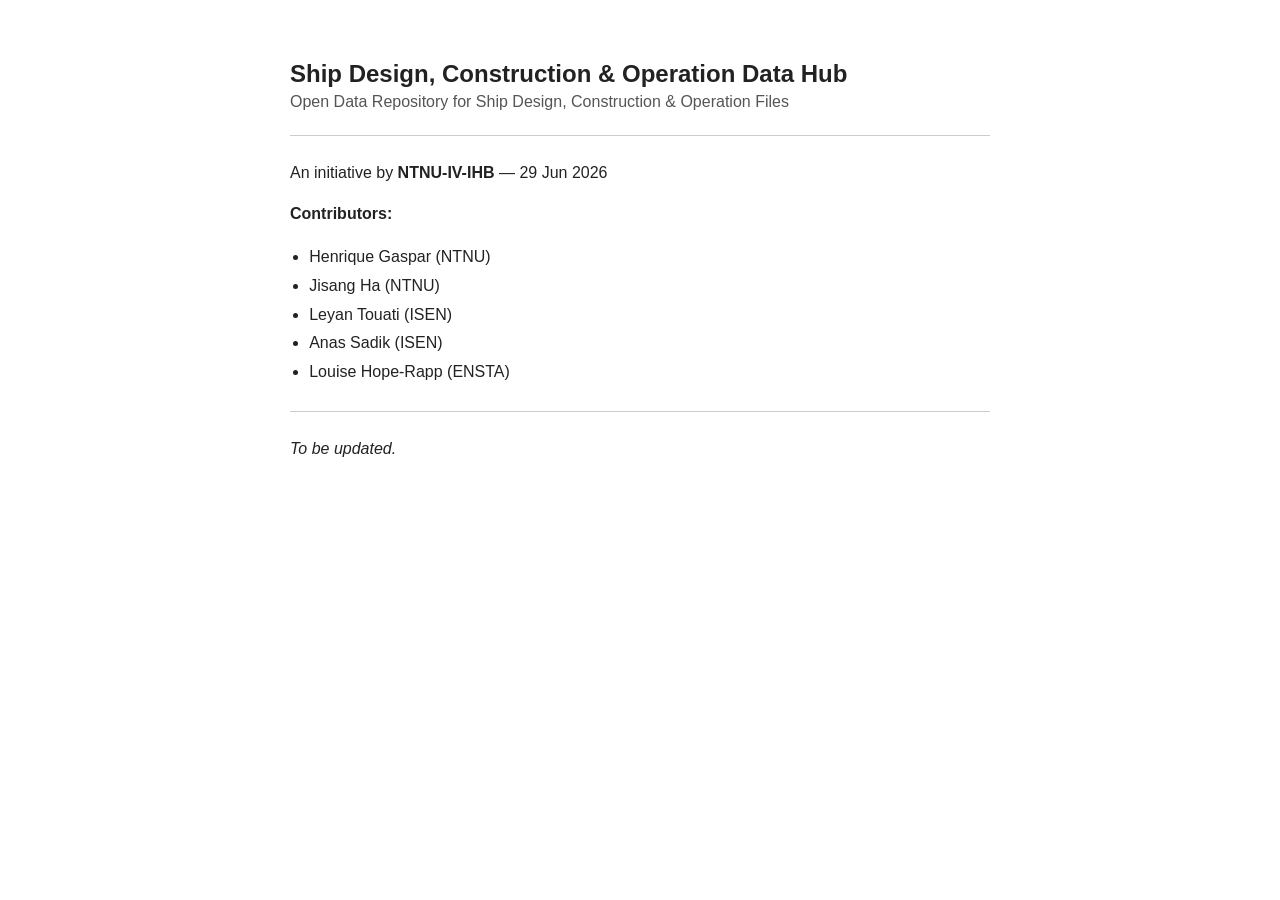
==== index.html @ 74c2a5a1 "Updated index.html From Claude!" ====
<!DOCTYPE html>
<html lang="en">
<head>
  <meta charset="UTF-8">
  <meta name="viewport" content="width=device-width, initial-scale=1.0">
  <title>Ship Design, Construction & Operation Data Hub</title>
  <style>
    body { font-family: sans-serif; max-width: 700px; margin: 60px auto; padding: 0 20px; color: #222; }
    h1 { font-size: 1.5rem; margin-bottom: 0.2em; }
    h2 { font-size: 1rem; font-weight: normal; color: #555; margin-top: 0; }
    hr { border: none; border-top: 1px solid #ccc; margin: 1.5em 0; }
    p { line-height: 1.6; }
    ul { padding-left: 1.2em; line-height: 1.8; }
  </style>
</head>
<body>
 
  <h1>Ship Design, Construction &amp; Operation Data Hub</h1>
  <h2>Open Data Repository for Ship Design, Construction &amp; Operation Files</h2>
  <hr>
 
  <p>An initiative by <strong>NTNU-IV-IHB</strong> &mdash; 29 Jun 2026</p>
 
  <p><strong>Contributors:</strong></p>
  <ul>
    <li>Henrique Gaspar (NTNU)</li>
    <li>Jisang Ha (NTNU)</li>
    <li>Leyan Touati (ISEN)</li>
    <li>Anas Sadik (ISEN)</li>
    <li>Louise Hope-Rapp (ENSTA)</li>
  </ul>
 
  <hr>
  <p><em>To be updated.</em></p>
 
</body>
</html>
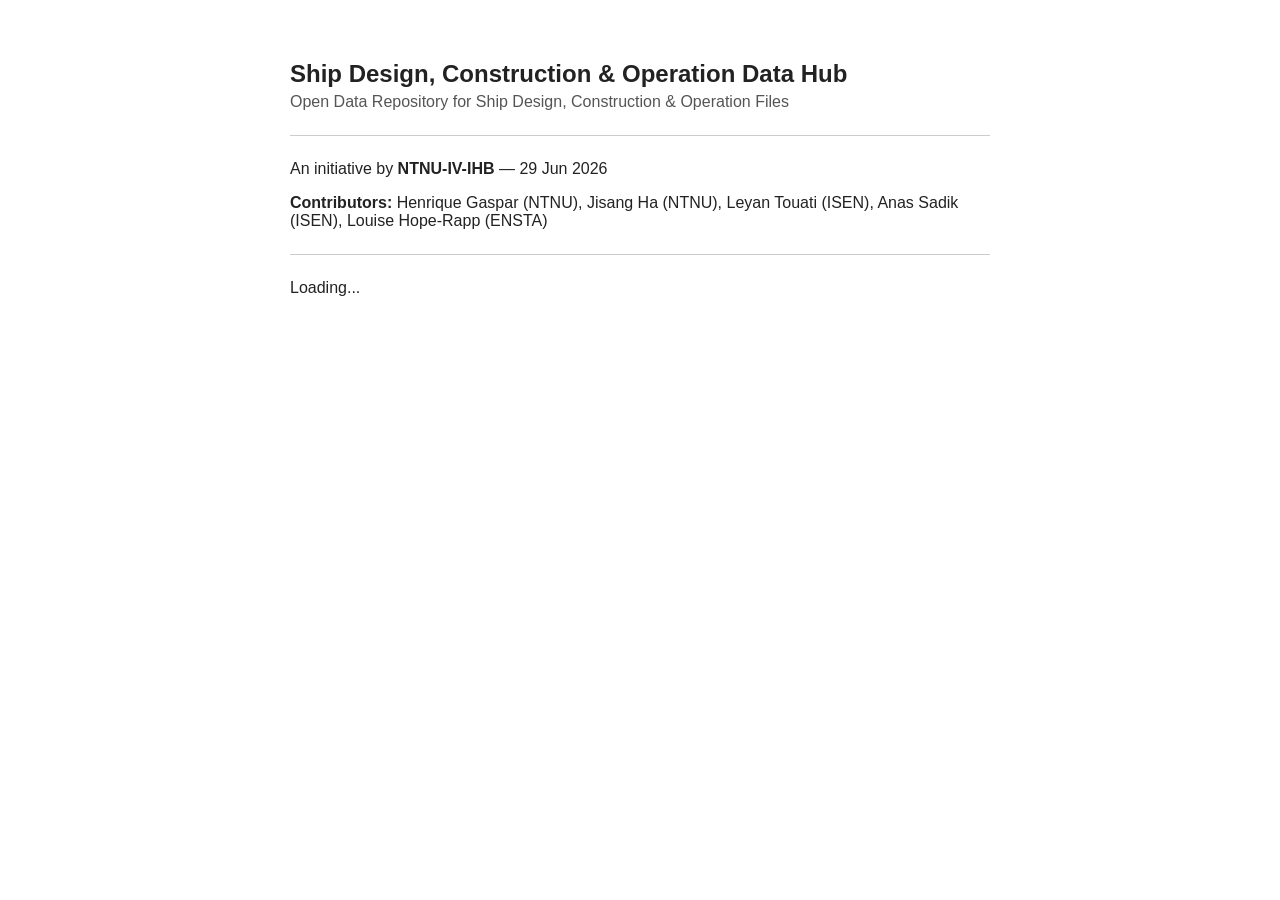
==== commit 378032fa: "Index.html with file.json reading" ====
--- a/index.html
+++ b/index.html
@@ -9,30 +9,71 @@
     h1 { font-size: 1.5rem; margin-bottom: 0.2em; }
     h2 { font-size: 1rem; font-weight: normal; color: #555; margin-top: 0; }
     hr { border: none; border-top: 1px solid #ccc; margin: 1.5em 0; }
-    p { line-height: 1.6; }
-    ul { padding-left: 1.2em; line-height: 1.8; }
+    ul { list-style: none; padding-left: 1.2em; margin: 0.2em 0; }
+    li { margin: 0.3em 0; }
+    .folder { cursor: pointer; font-weight: bold; }
+    .folder::before { content: "▶ "; font-size: 0.7em; }
+    .folder.open::before { content: "▼ "; font-size: 0.7em; }
+    .file a { color: #1a0dab; text-decoration: none; }
+    .file a:hover { text-decoration: underline; }
+    .desc { color: #666; font-size: 0.9em; margin-left: 0.5em; }
   </style>
 </head>
 <body>
- 
+
   <h1>Ship Design, Construction &amp; Operation Data Hub</h1>
   <h2>Open Data Repository for Ship Design, Construction &amp; Operation Files</h2>
   <hr>
- 
+
   <p>An initiative by <strong>NTNU-IV-IHB</strong> &mdash; 29 Jun 2026</p>
- 
-  <p><strong>Contributors:</strong></p>
-  <ul>
-    <li>Henrique Gaspar (NTNU)</li>
-    <li>Jisang Ha (NTNU)</li>
-    <li>Leyan Touati (ISEN)</li>
-    <li>Anas Sadik (ISEN)</li>
-    <li>Louise Hope-Rapp (ENSTA)</li>
-  </ul>
- 
+  <p><strong>Contributors:</strong> Henrique Gaspar (NTNU), Jisang Ha (NTNU), Leyan Touati (ISEN), Anas Sadik (ISEN), Louise Hope-Rapp (ENSTA)</p>
   <hr>
-  <p><em>To be updated.</em></p>
- 
+
+  <div id="tree">Loading...</div>
+
+  <script>
+    async function loadTree() {
+      const res = await fetch("files.json");
+      const data = await res.json();
+      document.getElementById("tree").innerHTML = "";
+      document.getElementById("tree").appendChild(renderNode(data));
+    }
+
+    function renderNode(node) {
+      const li = document.createElement("li");
+      if (node.type === "folder") {
+        const label = document.createElement("span");
+        label.className = "folder";
+        label.textContent = node.name;
+        const ul = document.createElement("ul");
+        ul.style.display = "none";
+        (node.children || []).forEach(child => ul.appendChild(renderNode(child)));
+        label.addEventListener("click", () => {
+          const open = ul.style.display !== "none";
+          ul.style.display = open ? "none" : "block";
+          label.classList.toggle("open", !open);
+        });
+        li.appendChild(label);
+        li.appendChild(ul);
+      } else {
+        li.className = "file";
+        const a = document.createElement("a");
+        a.href = node.path;
+        a.textContent = node.name;
+        a.target = "_blank";
+        li.appendChild(a);
+        if (node.description) {
+          const span = document.createElement("span");
+          span.className = "desc";
+          span.textContent = "— " + node.description;
+          li.appendChild(span);
+        }
+      }
+      return li;
+    }
+
+    loadTree();
+  </script>
+
 </body>
 </html>
- 
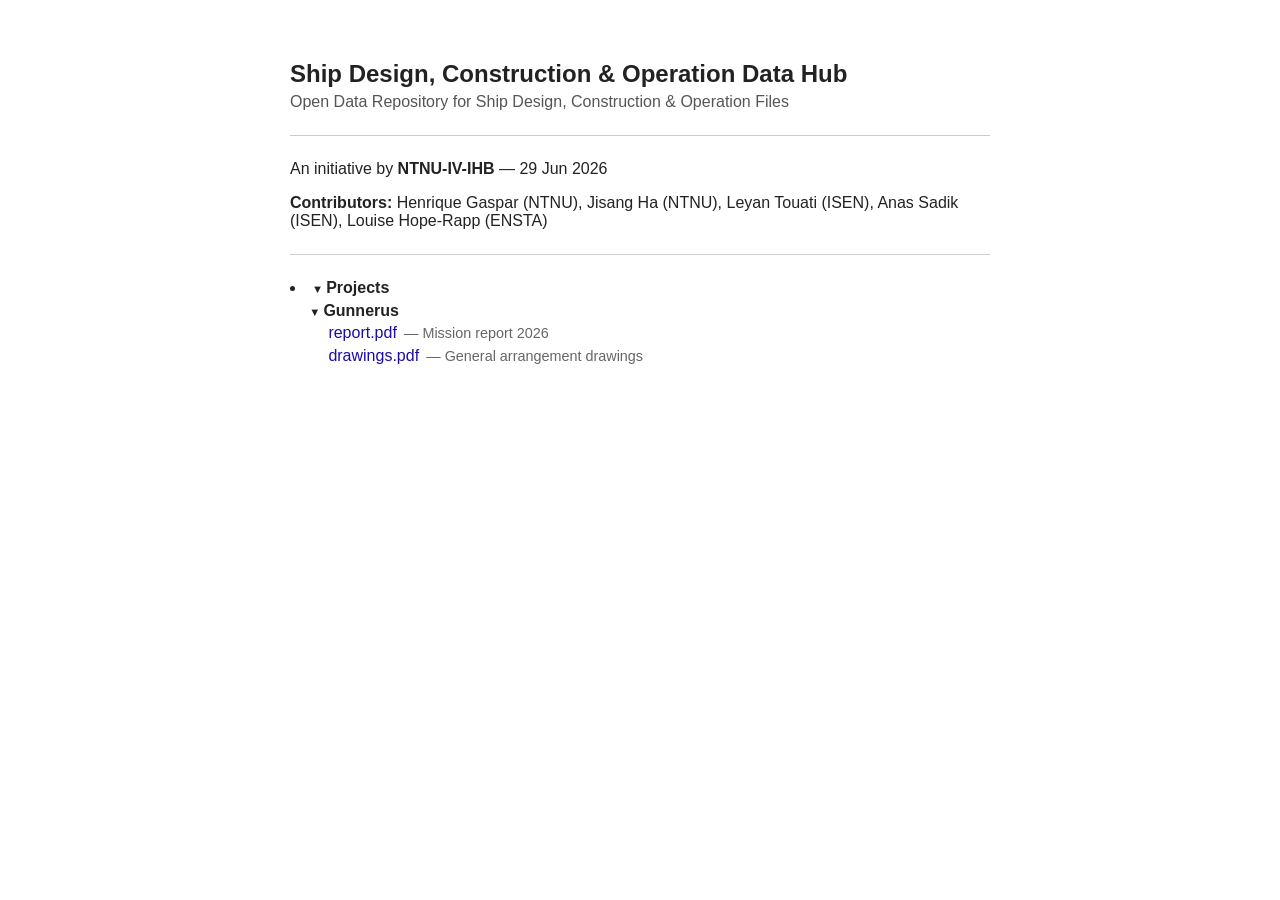
==== commit 3dc267d2: "Update index.html - expanded Files Tree" ====
--- a/index.html
+++ b/index.html
@@ -46,7 +46,7 @@
         label.className = "folder";
         label.textContent = node.name;
         const ul = document.createElement("ul");
-        ul.style.display = "none";
+        label.classList.add("open");
         (node.children || []).forEach(child => ul.appendChild(renderNode(child)));
         label.addEventListener("click", () => {
           const open = ul.style.display !== "none";
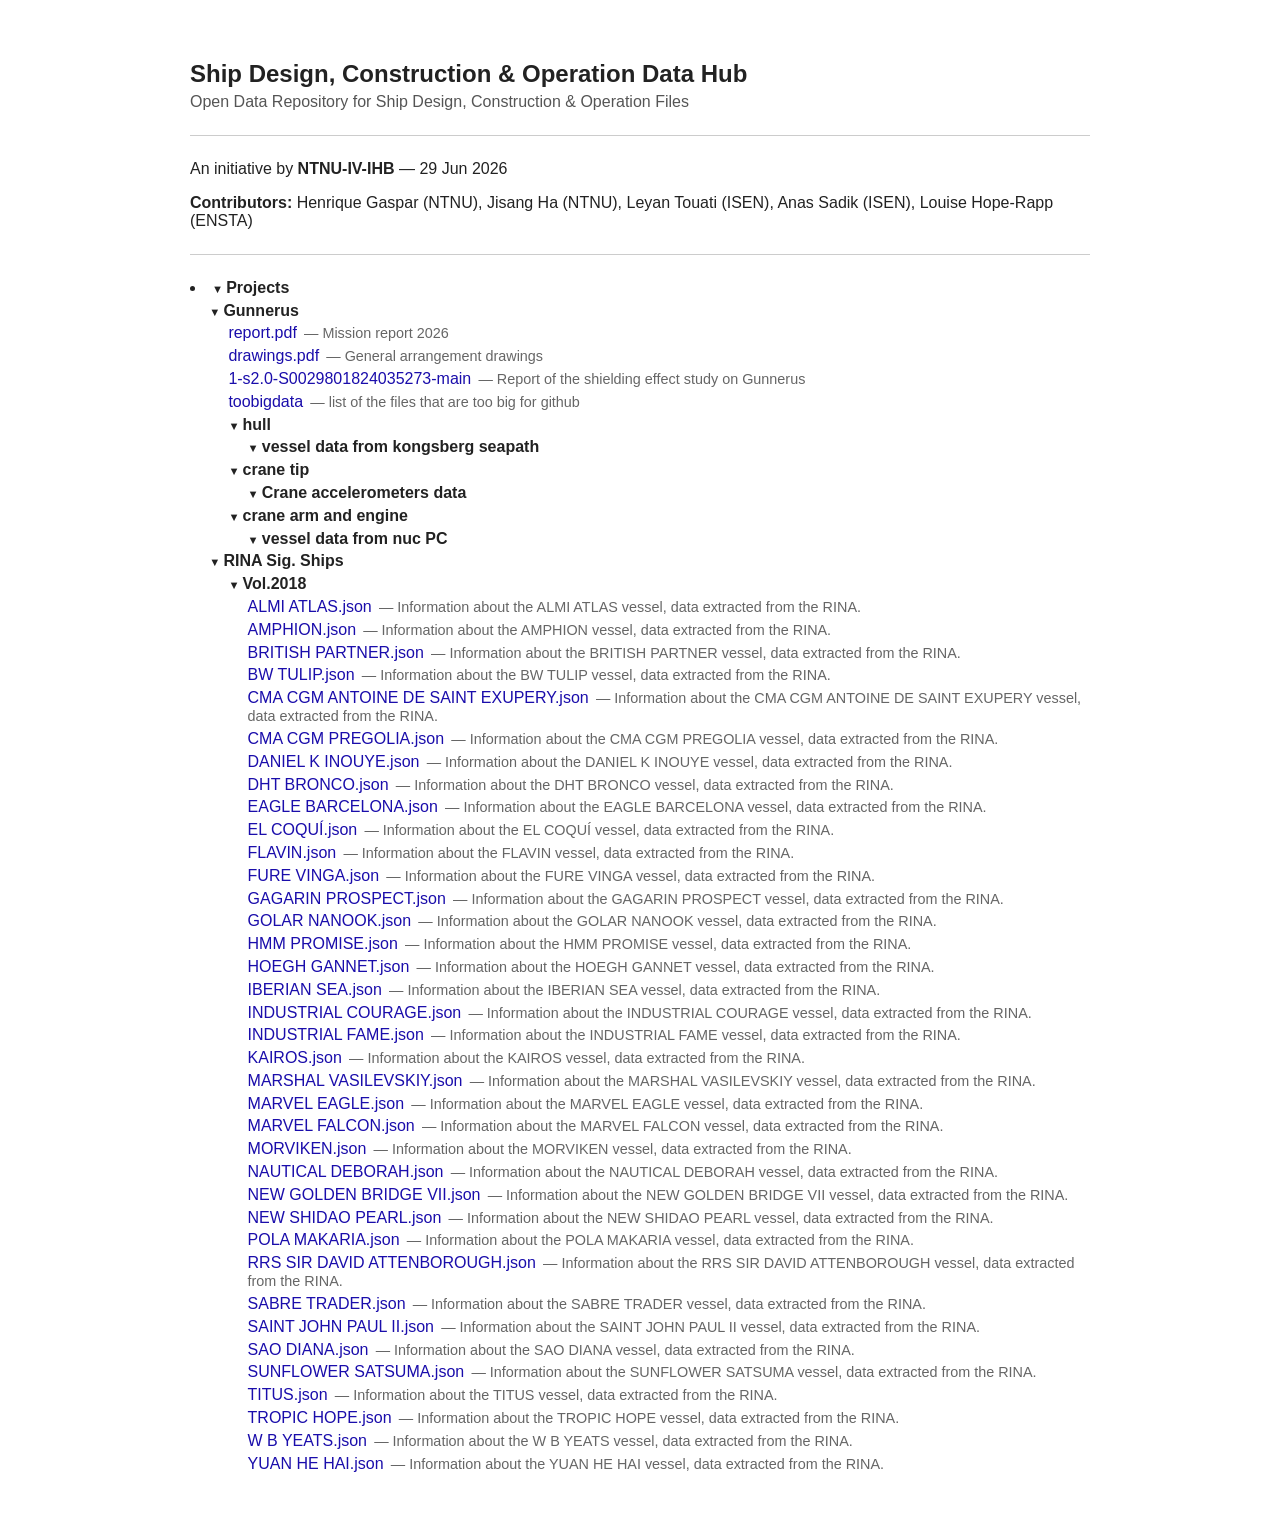
==== commit 1d4bf0b7: "bigger width" ====
--- a/index.html
+++ b/index.html
@@ -5,7 +5,7 @@
   <meta name="viewport" content="width=device-width, initial-scale=1.0">
   <title>Ship Design, Construction & Operation Data Hub</title>
   <style>
-    body { font-family: sans-serif; max-width: 700px; margin: 60px auto; padding: 0 20px; color: #222; }
+    body { font-family: sans-serif; max-width: 900px; margin: 60px auto; padding: 0 20px; color: #222; }
     h1 { font-size: 1.5rem; margin-bottom: 0.2em; }
     h2 { font-size: 1rem; font-weight: normal; color: #555; margin-top: 0; }
     hr { border: none; border-top: 1px solid #ccc; margin: 1.5em 0; }
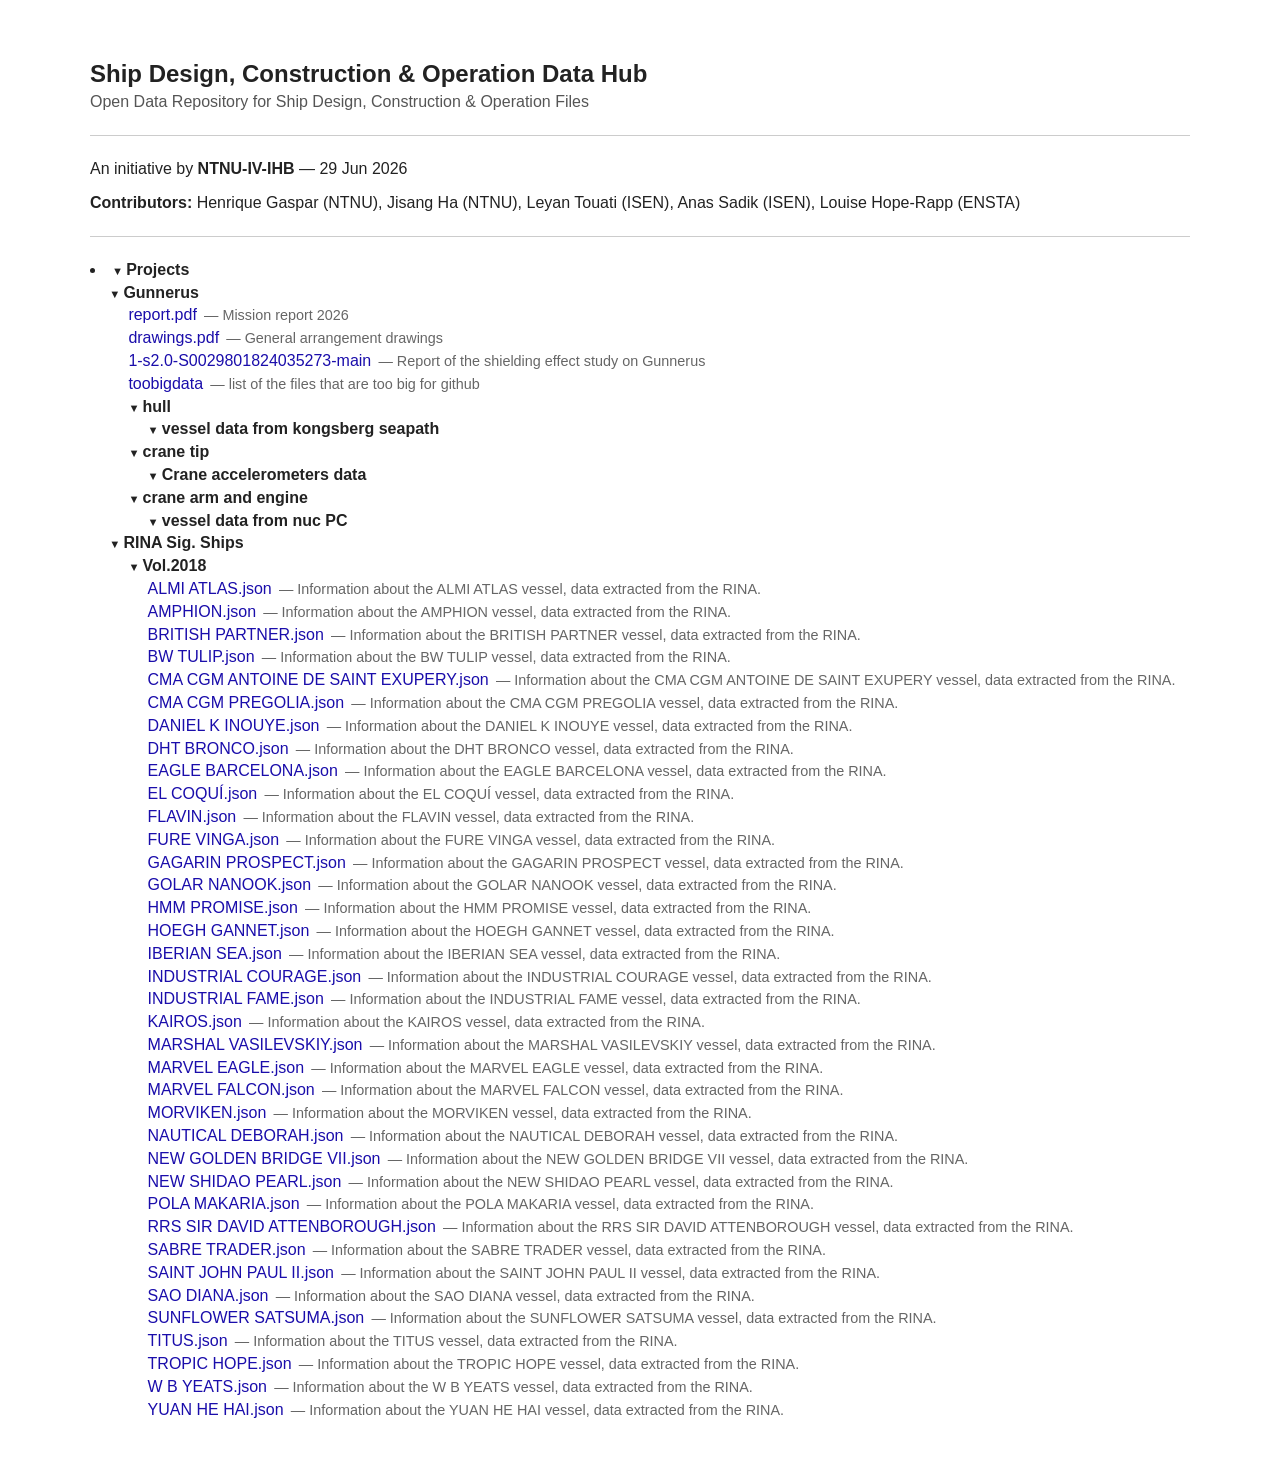
==== commit 34b401ad: "better width for clear view of the tree" ====
--- a/index.html
+++ b/index.html
@@ -5,7 +5,7 @@
   <meta name="viewport" content="width=device-width, initial-scale=1.0">
   <title>Ship Design, Construction & Operation Data Hub</title>
   <style>
-    body { font-family: sans-serif; max-width: 900px; margin: 60px auto; padding: 0 20px; color: #222; }
+    body { font-family: sans-serif; max-width: min(1100px, 90vw); margin: 60px auto; padding: 0 20px; color: #222; }
     h1 { font-size: 1.5rem; margin-bottom: 0.2em; }
     h2 { font-size: 1rem; font-weight: normal; color: #555; margin-top: 0; }
     hr { border: none; border-top: 1px solid #ccc; margin: 1.5em 0; }
@@ -14,6 +14,7 @@
     .folder { cursor: pointer; font-weight: bold; }
     .folder::before { content: "▶ "; font-size: 0.7em; }
     .folder.open::before { content: "▼ "; font-size: 0.7em; }
+    .file { white-space: nowrap; }
     .file a { color: #1a0dab; text-decoration: none; }
     .file a:hover { text-decoration: underline; }
     .desc { color: #666; font-size: 0.9em; margin-left: 0.5em; }
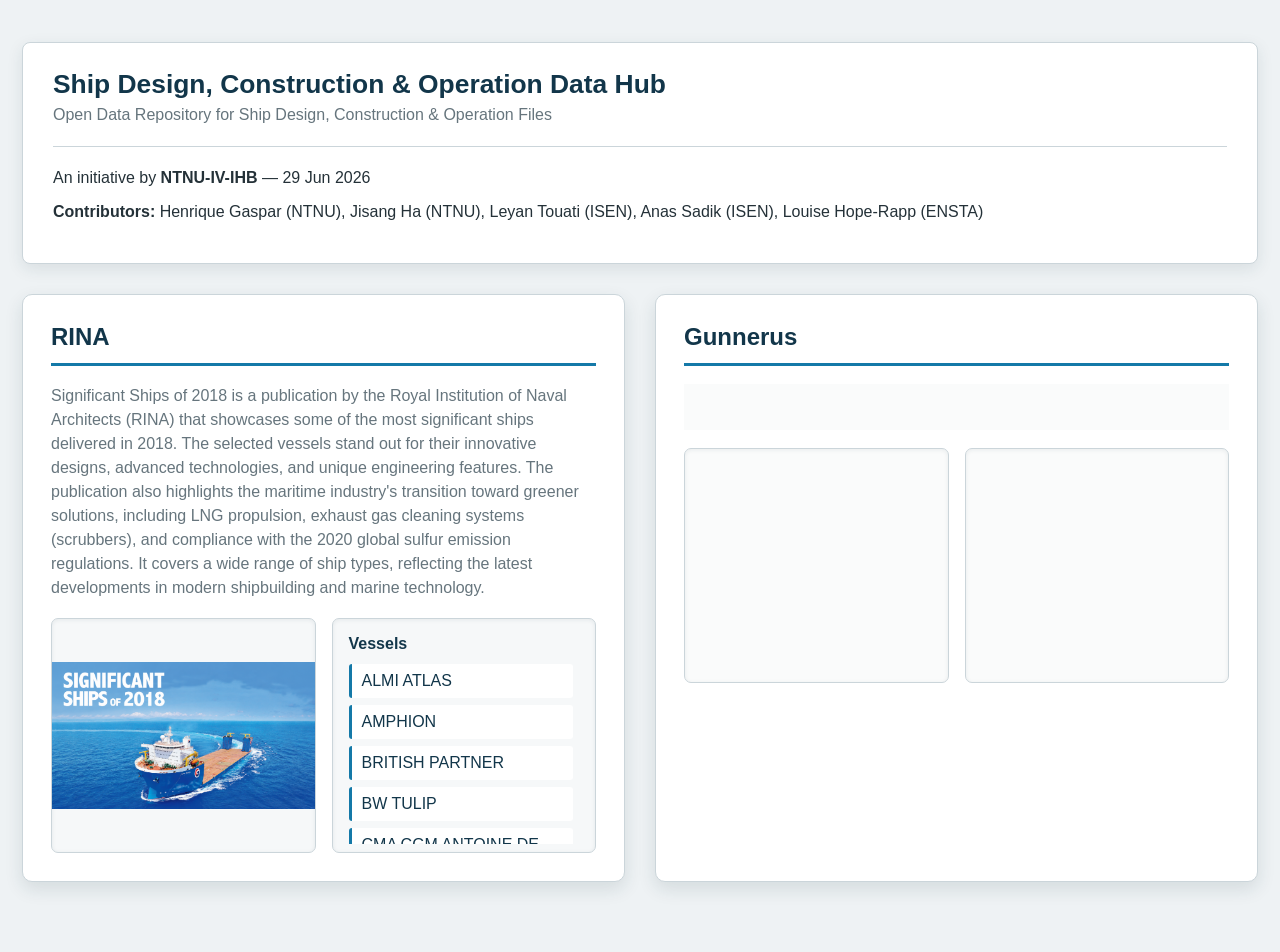
==== commit 185f056c: "New Version of Everything" ====
--- a/index.html
+++ b/index.html
@@ -3,78 +3,22 @@
 <head>
   <meta charset="UTF-8">
   <meta name="viewport" content="width=device-width, initial-scale=1.0">
-  <title>Ship Design, Construction & Operation Data Hub</title>
-  <style>
-    body { font-family: sans-serif; max-width: min(1100px, 90vw); margin: 60px auto; padding: 0 20px; color: #222; }
-    h1 { font-size: 1.5rem; margin-bottom: 0.2em; }
-    h2 { font-size: 1rem; font-weight: normal; color: #555; margin-top: 0; }
-    hr { border: none; border-top: 1px solid #ccc; margin: 1.5em 0; }
-    ul { list-style: none; padding-left: 1.2em; margin: 0.2em 0; }
-    li { margin: 0.3em 0; }
-    .folder { cursor: pointer; font-weight: bold; }
-    .folder::before { content: "▶ "; font-size: 0.7em; }
-    .folder.open::before { content: "▼ "; font-size: 0.7em; }
-    .file { white-space: nowrap; }
-    .file a { color: #1a0dab; text-decoration: none; }
-    .file a:hover { text-decoration: underline; }
-    .desc { color: #666; font-size: 0.9em; margin-left: 0.5em; }
-  </style>
+  <title>Ship Design, Construction &amp; Operation Data Hub</title>
+  <link rel="stylesheet" href="styles.css">
 </head>
-<body>
+<body class="dashboard-page">
+  <header class="site-header">
+    <h1>Ship Design, Construction &amp; Operation Data Hub</h1>
+    <p class="site-subtitle">Open Data Repository for Ship Design, Construction &amp; Operation Files</p>
+    <hr>
+    <p>An initiative by <strong>NTNU-IV-IHB</strong> &mdash; 29 Jun 2026</p>
+    <p><strong>Contributors:</strong> Henrique Gaspar (NTNU), Jisang Ha (NTNU), Leyan Touati (ISEN), Anas Sadik (ISEN), Louise Hope-Rapp (ENSTA)</p>
+  </header>
 
-  <h1>Ship Design, Construction &amp; Operation Data Hub</h1>
-  <h2>Open Data Repository for Ship Design, Construction &amp; Operation Files</h2>
-  <hr>
+  <main id="project-blocks" class="project-blocks">
+    <p>Loading projects...</p>
+  </main>
 
-  <p>An initiative by <strong>NTNU-IV-IHB</strong> &mdash; 29 Jun 2026</p>
-  <p><strong>Contributors:</strong> Henrique Gaspar (NTNU), Jisang Ha (NTNU), Leyan Touati (ISEN), Anas Sadik (ISEN), Louise Hope-Rapp (ENSTA)</p>
-  <hr>
-
-  <div id="tree">Loading...</div>
-
-  <script>
-    async function loadTree() {
-      const res = await fetch("files.json");
-      const data = await res.json();
-      document.getElementById("tree").innerHTML = "";
-      document.getElementById("tree").appendChild(renderNode(data));
-    }
-
-    function renderNode(node) {
-      const li = document.createElement("li");
-      if (node.type === "folder") {
-        const label = document.createElement("span");
-        label.className = "folder";
-        label.textContent = node.name;
-        const ul = document.createElement("ul");
-        label.classList.add("open");
-        (node.children || []).forEach(child => ul.appendChild(renderNode(child)));
-        label.addEventListener("click", () => {
-          const open = ul.style.display !== "none";
-          ul.style.display = open ? "none" : "block";
-          label.classList.toggle("open", !open);
-        });
-        li.appendChild(label);
-        li.appendChild(ul);
-      } else {
-        li.className = "file";
-        const a = document.createElement("a");
-        a.href = node.path;
-        a.textContent = node.name;
-        a.target = "_blank";
-        li.appendChild(a);
-        if (node.description) {
-          const span = document.createElement("span");
-          span.className = "desc";
-          span.textContent = "— " + node.description;
-          li.appendChild(span);
-        }
-      }
-      return li;
-    }
-
-    loadTree();
-  </script>
-
+  <script src="Scripts/dashboard.js"></script>
 </body>
 </html>
--- a/styles.css
+++ b/styles.css
@@ -0,0 +1,653 @@
+:root {
+  --navy: #12364a;
+  --blue: #1479a8;
+  --light-blue: #eaf4f8;
+  --green: #27833c;
+  --light-green: #edf8ef;
+  --red: #b73737;
+  --light-red: #fff0f0;
+  --border: #cbd5da;
+  --text: #243138;
+  --muted: #66757d;
+  --panel: #ffffff;
+  --page: #eef2f4;
+}
+
+* {
+  box-sizing: border-box;
+}
+
+body {
+  margin: 0;
+  color: var(--text);
+  background: var(--page);
+  font-family: Arial, Helvetica, sans-serif;
+}
+
+button,
+input {
+  font: inherit;
+}
+
+.dashboard-page {
+  max-width: 1500px;
+  margin: 0 auto;
+  padding: 42px 22px 70px;
+}
+
+.site-header {
+  padding: 26px 30px;
+  border: 1px solid var(--border);
+  border-radius: 8px;
+  background: var(--panel);
+  box-shadow: 0 5px 16px rgba(28, 55, 68, 0.10);
+}
+
+.site-header h1 {
+  margin: 0 0 6px;
+  color: var(--navy);
+  font-size: 1.65rem;
+}
+
+.site-subtitle {
+  margin: 0;
+  color: var(--muted);
+}
+
+hr {
+  margin: 22px 0;
+  border: 0;
+  border-top: 1px solid var(--border);
+}
+
+.project-blocks {
+  display: grid;
+  grid-template-columns: repeat(2, minmax(0, 1fr));
+  gap: 30px;
+  margin-top: 30px;
+}
+
+.project-card {
+  min-height: 390px;
+  padding: 28px;
+  border: 1px solid var(--border);
+  border-radius: 10px;
+  background: var(--panel);
+  box-shadow: 0 7px 18px rgba(28, 55, 68, 0.12);
+}
+
+.project-card h2 {
+  margin: 0;
+  padding-bottom: 12px;
+  border-bottom: 3px solid var(--blue);
+  color: var(--navy);
+  font-size: 1.5rem;
+}
+
+.project-description {
+  min-height: 46px;
+  margin: 18px 0;
+  color: var(--muted);
+  line-height: 1.5;
+}
+
+.project-card-content {
+  display: grid;
+  grid-template-columns: repeat(2, minmax(0, 1fr));
+  gap: 16px;
+}
+
+.project-image-box,
+.project-vessels {
+  min-width: 0;
+  height: 235px;
+  overflow: hidden;
+  border: 1px solid var(--border);
+  border-radius: 7px;
+  background: #f6f8f9;
+  box-shadow: inset 0 1px 4px rgba(30, 55, 65, 0.08);
+}
+
+.project-image-box {
+  display: flex;
+  align-items: center;
+  justify-content: center;
+}
+
+.project-image-box img {
+  display: block;
+  width: 100%;
+  height: 100%;
+  object-fit: contain;
+  object-position: center;
+}
+
+.project-vessels {
+  padding: 16px;
+}
+
+.project-vessels h3 {
+  margin: 0 0 11px;
+  color: var(--navy);
+  font-size: 1rem;
+}
+
+.vessel-link-list {
+  display: grid;
+  gap: 7px;
+  height: 180px;
+  overflow-y: auto;
+  padding-right: 6px;
+}
+
+.vessel-link-list a {
+  padding: 8px 10px;
+  border-left: 3px solid var(--blue);
+  border-radius: 3px;
+  color: var(--navy);
+  background: white;
+  text-decoration: none;
+  overflow-wrap: anywhere;
+}
+
+.vessel-link-list a:hover {
+  background: var(--light-blue);
+}
+
+.project-empty-space {
+  background: #fafbfb;
+}
+
+.error-message {
+  padding: 15px;
+  border: 1px solid var(--red);
+  color: var(--red);
+  background: var(--light-red);
+}
+
+/* RINA vessel page */
+.rina-page {
+  height: 100vh;
+  overflow: hidden;
+}
+
+.rina-topbar {
+  display: flex;
+  align-items: center;
+  gap: 20px;
+  height: 76px;
+  padding: 12px 22px;
+  border-bottom: 1px solid var(--border);
+  background: white;
+  box-shadow: 0 3px 10px rgba(28, 55, 68, 0.10);
+}
+
+.rina-topbar h1 {
+  margin: 0;
+  color: var(--navy);
+  font-size: 1.35rem;
+}
+
+.back-link {
+  flex: 0 0 auto;
+  padding: 9px 13px;
+  border: 1px solid var(--blue);
+  border-radius: 5px;
+  color: var(--blue);
+  text-decoration: none;
+}
+
+.back-link:hover {
+  color: white;
+  background: var(--blue);
+}
+
+.legend {
+  display: flex;
+  gap: 14px;
+  margin-left: auto;
+  color: var(--muted);
+  font-size: 0.82rem;
+}
+
+.legend span::before {
+  display: inline-block;
+  width: 10px;
+  height: 10px;
+  margin-right: 5px;
+  border-radius: 2px;
+  content: "";
+}
+
+.legend-mapped::before {
+  background: var(--green);
+}
+
+.legend-unmapped::before {
+  background: var(--red);
+}
+
+.rina-layout {
+  display: grid;
+  grid-template-columns: 1fr 1fr;
+  gap: 12px;
+  height: calc(100vh - 76px);
+  padding: 12px;
+}
+
+.vessel-panel,
+.dnv-panel {
+  position: relative;
+  min-width: 0;
+  overflow: hidden;
+  border: 1px solid var(--border);
+  border-radius: 8px;
+  background: white;
+  box-shadow: 0 5px 14px rgba(28, 55, 68, 0.12);
+}
+
+.panel-heading {
+  padding: 16px 18px;
+  border-bottom: 1px solid var(--border);
+  background: #f8fafb;
+}
+
+.panel-heading h2 {
+  margin: 0 0 5px;
+  color: var(--navy);
+  font-size: 1.12rem;
+}
+
+.panel-heading p {
+  margin: 0;
+  color: var(--muted);
+  font-size: 0.85rem;
+}
+
+.vessel-accordions {
+  height: calc(100% - 132px);
+  overflow-y: auto;
+  padding: 12px 12px 80px;
+}
+
+.vessel-accordion {
+  margin-bottom: 8px;
+  border: 1px solid #bfcbd0;
+  border-radius: 6px;
+  background: white;
+  box-shadow: 0 2px 5px rgba(28, 55, 68, 0.08);
+}
+
+.vessel-accordion[open] {
+  border-color: var(--blue);
+  box-shadow: 0 4px 12px rgba(20, 121, 168, 0.17);
+}
+
+.vessel-accordion summary {
+  padding: 13px 14px;
+  cursor: pointer;
+  color: var(--navy);
+  font-weight: bold;
+  list-style: none;
+}
+
+.vessel-accordion summary::-webkit-details-marker {
+  display: none;
+}
+
+.vessel-accordion summary::before {
+  display: inline-block;
+  margin-right: 9px;
+  color: var(--blue);
+  content: "▶";
+  font-size: 0.72rem;
+}
+
+.vessel-accordion[open] summary::before {
+  content: "▼";
+}
+
+.vessel-details {
+  padding: 4px 14px 18px;
+  border-top: 1px solid #dde4e7;
+}
+
+.vessel-details h3 {
+  margin: 20px 0 10px;
+  color: var(--navy);
+  font-size: 1rem;
+}
+
+.overview-box,
+.data-section {
+  margin-top: 12px;
+  padding: 12px;
+  border: 1px solid var(--border);
+  border-radius: 5px;
+  background: #f9fbfc;
+  line-height: 1.45;
+}
+
+.overview-box p {
+  margin: 6px 0;
+}
+
+.key-value-grid {
+  display: grid;
+  grid-template-columns: minmax(120px, 0.7fr) 1.3fr;
+  gap: 7px 12px;
+  font-size: 0.88rem;
+}
+
+.key-name {
+  color: var(--muted);
+  font-weight: bold;
+  overflow-wrap: anywhere;
+}
+
+.key-value {
+  overflow-wrap: anywhere;
+}
+
+.information-list {
+  display: grid;
+  gap: 9px;
+}
+
+.information-card {
+  padding: 11px 12px;
+  border: 2px solid;
+  border-radius: 5px;
+  box-shadow: 0 2px 5px rgba(28, 55, 68, 0.08);
+}
+
+.information-card.mapped {
+  border-color: var(--green);
+  background: var(--light-green);
+}
+
+.information-card.unmapped {
+  border-color: var(--red);
+  background: var(--light-red);
+}
+
+.information-card-title {
+  margin-bottom: 5px;
+  font-weight: bold;
+}
+
+.information-card-value {
+  overflow-wrap: anywhere;
+}
+
+.information-card-path {
+  margin-top: 7px;
+  color: var(--muted);
+  font-family: Consolas, monospace;
+  font-size: 0.73rem;
+  overflow-wrap: anywhere;
+}
+
+.download-bar {
+  position: absolute;
+  right: 0;
+  bottom: 0;
+  left: 0;
+  display: flex;
+  justify-content: center;
+  padding: 13px;
+  border-top: 1px solid var(--border);
+  background: rgba(255, 255, 255, 0.96);
+}
+
+.download-button {
+  min-width: 190px;
+  padding: 11px 20px;
+  border: 1px solid #0d648e;
+  border-radius: 5px;
+  color: white;
+  background: var(--blue);
+  text-align: center;
+  text-decoration: none;
+  box-shadow: 0 3px 7px rgba(20, 121, 168, 0.22);
+}
+
+.download-button.disabled {
+  border-color: #aeb8bd;
+  color: #edf0f1;
+  background: #aeb8bd;
+  box-shadow: none;
+  cursor: not-allowed;
+  pointer-events: none;
+}
+
+.dnv-panel {
+  display: flex;
+  flex-direction: column;
+}
+
+.dnv-heading-row {
+  display: flex;
+  align-items: center;
+  justify-content: space-between;
+  gap: 12px;
+}
+
+.version-badge {
+  padding: 5px 9px;
+  border-bottom: 3px solid var(--navy);
+  color: var(--navy);
+  background: #dceef5;
+  font-weight: bold;
+}
+
+.tree-search-box {
+  position: relative;
+  padding: 12px 16px;
+  border-bottom: 1px solid var(--border);
+}
+
+.tree-search-box input {
+  width: 100%;
+  padding: 11px 12px;
+  border: 1px solid #9aaab1;
+  border-radius: 4px;
+  outline: none;
+}
+
+.tree-search-box input:focus {
+  border-color: var(--blue);
+  box-shadow: 0 0 0 2px rgba(20, 121, 168, 0.16);
+}
+
+.tree-search-results {
+  position: absolute;
+  z-index: 10;
+  top: 54px;
+  right: 16px;
+  left: 16px;
+  max-height: 260px;
+  overflow-y: auto;
+  border: 1px solid var(--border);
+  border-radius: 4px;
+  background: white;
+  box-shadow: 0 5px 14px rgba(28, 55, 68, 0.18);
+}
+
+.tree-search-results:empty {
+  display: none;
+}
+
+.search-result {
+  display: flex;
+  align-items: center;
+  gap: 9px;
+  width: 100%;
+  padding: 9px 10px;
+  border: 0;
+  border-bottom: 1px solid #e4e9eb;
+  background: white;
+  text-align: left;
+  cursor: pointer;
+}
+
+.search-result:hover {
+  background: var(--light-blue);
+}
+
+.search-result-code,
+.tree-code {
+  flex: 0 0 auto;
+  padding: 3px 7px;
+  border-radius: 10px;
+  color: white;
+  background: var(--green);
+  font-size: 0.76rem;
+  font-weight: bold;
+}
+
+.tree-status {
+  padding: 10px 16px;
+  color: var(--muted);
+  font-size: 0.82rem;
+}
+
+.dnv-tree {
+  flex: 1;
+  overflow: auto;
+  padding: 4px 14px 35px;
+}
+
+.tree-node {
+  min-width: max-content;
+}
+
+.tree-row {
+  display: flex;
+  align-items: flex-start;
+  gap: 7px;
+  min-height: 31px;
+  padding: 4px 6px;
+  border-radius: 4px;
+}
+
+.tree-row:hover {
+  background: #f0f6f8;
+}
+
+.tree-row.has-vessel-data {
+  background: var(--light-green);
+  box-shadow: inset 3px 0 0 var(--green);
+}
+
+.tree-toggle {
+  width: 22px;
+  padding: 3px 0;
+  border: 0;
+  color: var(--blue);
+  background: transparent;
+  cursor: pointer;
+}
+
+.tree-toggle.no-children {
+  color: #aeb8bd;
+  cursor: default;
+}
+
+.tree-name {
+  padding-top: 3px;
+  white-space: normal;
+}
+
+.tree-vessel-values {
+  display: grid;
+  gap: 3px;
+  max-width: 360px;
+  margin-left: 7px;
+  white-space: normal;
+}
+
+.tree-vessel-value {
+  padding: 3px 6px;
+  border: 1px solid var(--green);
+  border-radius: 3px;
+  color: #185f2a;
+  background: white;
+  font-size: 0.73rem;
+}
+
+.tree-children {
+  margin-left: 21px;
+  border-left: 1px solid #d6e0e4;
+  padding-left: 6px;
+}
+
+.tree-focus > .tree-row {
+  outline: 2px solid var(--blue);
+  background: #e6f4fa;
+}
+
+.loading-message {
+  padding: 15px;
+  color: var(--muted);
+}
+
+.raw-data-list {
+  margin: 5px 0;
+  padding-left: 20px;
+}
+
+@media (max-width: 900px) {
+  .project-blocks,
+  .project-card-content,
+  .rina-layout {
+    grid-template-columns: 1fr;
+  }
+
+  .rina-page {
+    height: auto;
+    overflow: auto;
+  }
+
+  .rina-topbar {
+    height: auto;
+    flex-wrap: wrap;
+  }
+
+  .legend {
+    width: 100%;
+    margin-left: 0;
+  }
+
+  .rina-layout {
+    height: auto;
+  }
+
+  .vessel-panel,
+  .dnv-panel {
+    height: 78vh;
+  }
+}
+
+@media (max-width: 560px) {
+  .dashboard-page {
+    padding: 18px 12px 40px;
+  }
+
+  .site-header,
+  .project-card {
+    padding: 20px;
+  }
+
+  .project-card-content {
+    grid-template-columns: 1fr;
+  }
+
+  .legend {
+    display: none;
+  }
+
+  .key-value-grid {
+    grid-template-columns: 1fr;
+  }
+}
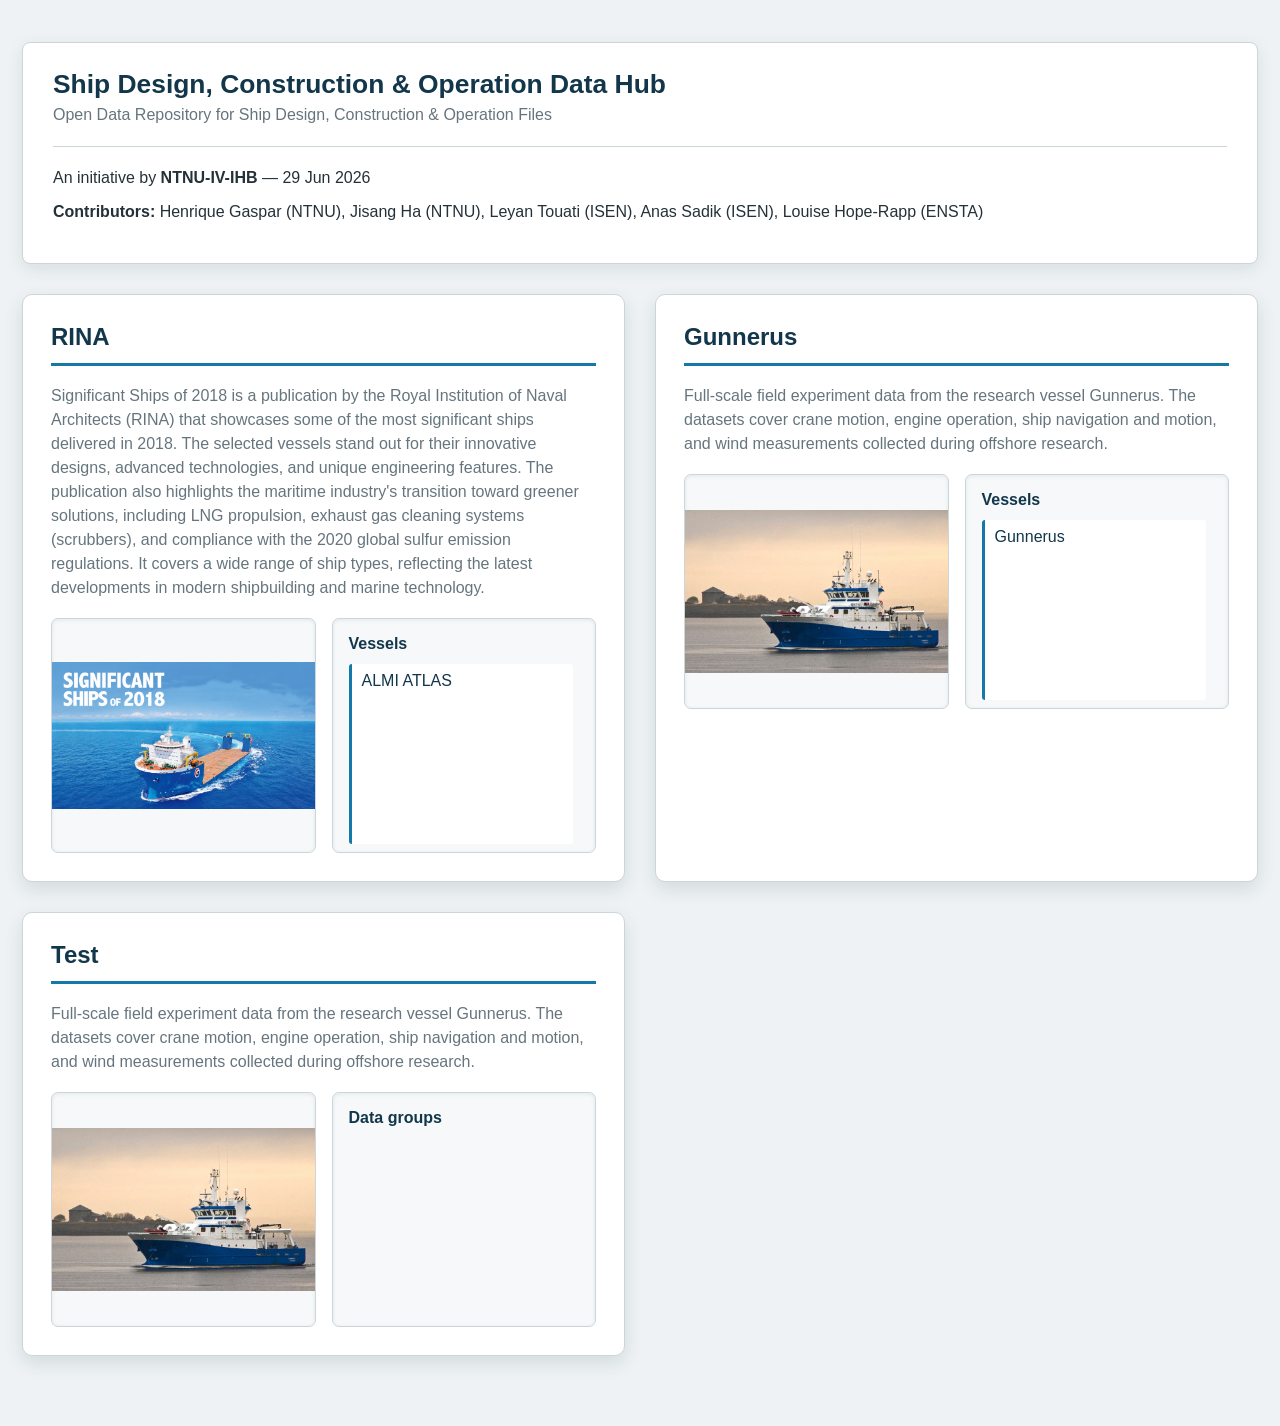
==== commit fe618e3f: "new update of all" ====
--- a/index.html
+++ b/index.html
@@ -19,6 +19,9 @@
     <p>Loading projects...</p>
   </main>
 
-  <script src="Scripts/dashboard.js"></script>
+  <script src="Scripts/project-config.js"></script>
+  <script src="Scripts/dashboard-projects.js"></script>
 </body>
 </html>
+
+
--- a/styles.css
+++ b/styles.css
@@ -167,8 +167,7 @@
 
 /* RINA vessel page */
 .rina-page {
-  height: 100vh;
-  overflow: hidden;
+  min-height: 100vh;
 }
 
 .rina-topbar {
@@ -231,8 +230,275 @@
   display: grid;
   grid-template-columns: 1fr 1fr;
   gap: 12px;
+  min-height: 720px;
+  padding: 12px;
+}
+
+/* Common Atlas and Gunnerus details page */
+.project-details-header {
+  position: relative;
+}
+
+.project-details-header > .download-button {
+  position: absolute;
+  left: 50%;
+  min-width: 130px;
+  padding: 9px 18px;
+  transform: translateX(-50%);
+}
+
+.project-details-layout {
   height: calc(100vh - 76px);
+  min-height: 720px;
+}
+
+.project-information-panel {
+  display: flex;
+  flex-direction: column;
+}
+
+.project-information-scroll {
+  flex: 1;
+  min-height: 0;
+  overflow-y: auto;
   padding: 12px;
+}
+
+.project-summary-box {
+  margin: 0 0 12px;
+}
+
+.project-summary-box h3 {
+  margin: 0 0 8px;
+  color: var(--navy);
+}
+
+.project-summary-box p {
+  margin: 0;
+}
+
+.project-information-scroll .vessel-accordions {
+  height: auto;
+  padding: 0;
+  overflow: visible;
+}
+
+.project-group-content {
+  padding: 12px;
+}
+
+.measurement-accordion {
+  padding: 0;
+  border-left-width: 4px;
+}
+
+.measurement-accordion.mapped {
+  border-left-color: var(--green);
+}
+
+.measurement-accordion.unmapped {
+  border-left-color: var(--red);
+}
+
+.measurement-accordion > summary {
+  padding: 12px;
+  color: var(--navy);
+  font-weight: bold;
+  cursor: pointer;
+}
+
+.measurement-content {
+  padding: 0 12px 12px;
+  border-top: 1px solid var(--border);
+}
+
+.measurement-content .graph-heading {
+  align-items: center;
+  padding-top: 10px;
+}
+
+.project-information-scroll .ship-map-card {
+  margin-top: 0;
+}
+
+/* Raw files browser (top of the Gunnerus page) */
+.raw-files-section {
+  --raw-files-height: 460px;
+  display: grid;
+  grid-template-columns: 2fr 1fr;
+  gap: 12px;
+  min-height: var(--raw-files-height);
+  padding: 12px 12px 0;
+}
+
+.raw-files-content-panel,
+.raw-files-list-panel {
+  display: flex;
+  flex-direction: column;
+  min-width: 0;
+  overflow: hidden;
+  border: 1px solid var(--border);
+  border-radius: 8px;
+  background: white;
+  box-shadow: 0 5px 14px rgba(28, 55, 68, 0.12);
+}
+
+.raw-files-content-body {
+  flex: 1;
+  overflow-y: auto;
+  padding: 14px 18px;
+  line-height: 1.5;
+}
+
+.raw-files-list {
+  display: grid;
+  flex: 1;
+  gap: 8px;
+  overflow-y: auto;
+  padding: 10px 10px 14px;
+  align-content: start;
+}
+
+.raw-file-row {
+  display: flex;
+  align-items: center;
+  justify-content: space-between;
+  gap: 8px;
+  padding: 8px 9px;
+  border: 1px solid var(--border);
+  border-radius: 5px;
+  background: #f9fbfc;
+}
+
+.raw-file-row.active {
+  border-color: var(--blue);
+  background: var(--light-blue);
+}
+
+.raw-file-name {
+  overflow: hidden;
+  padding: 0;
+  border: 0;
+  color: var(--navy);
+  background: transparent;
+  font-size: 0.85rem;
+  font-weight: bold;
+  text-align: left;
+  text-overflow: ellipsis;
+  white-space: nowrap;
+  cursor: pointer;
+}
+
+.raw-file-name:hover {
+  color: var(--blue);
+}
+
+.raw-file-download {
+  flex: 0 0 auto;
+  padding: 5px 8px;
+  border: 1px solid var(--blue);
+  border-radius: 4px;
+  color: var(--blue);
+  background: white;
+  font-size: 0.72rem;
+  text-decoration: none;
+}
+
+.raw-file-download:hover {
+  color: white;
+  background: var(--blue);
+}
+
+.raw-file-path {
+  margin: 0 0 10px;
+  color: var(--muted);
+  font-family: Consolas, monospace;
+  font-size: 0.72rem;
+  overflow-wrap: anywhere;
+}
+
+.raw-file-schema {
+  display: grid;
+  gap: 12px;
+  margin-top: 14px;
+}
+
+.raw-file-schema-group h4 {
+  margin: 0 0 6px;
+  color: var(--navy);
+  font-size: 0.88rem;
+}
+
+.raw-file-schema-fields {
+  display: flex;
+  flex-wrap: wrap;
+  gap: 6px;
+}
+
+.raw-file-schema-field {
+  padding: 3px 8px;
+  border: 1px solid var(--border);
+  border-radius: 10px;
+  background: #f6f8f9;
+  font-family: Consolas, monospace;
+  font-size: 0.74rem;
+}
+
+.raw-file-json-preview {
+  margin-top: 10px;
+  padding: 10px;
+  border: 1px solid var(--border);
+  border-radius: 5px;
+  background: #f9fbfc;
+  overflow: auto;
+  font-family: Consolas, monospace;
+  font-size: 0.74rem;
+  white-space: pre-wrap;
+}
+
+.raw-file-pdf-embed {
+  width: 100%;
+  height: 380px;
+  margin-top: 10px;
+  border: 1px solid var(--border);
+  border-radius: 5px;
+}
+
+.raw-file-csv-wrap {
+  margin-top: 10px;
+  overflow-x: auto;
+  border: 1px solid var(--border);
+  border-radius: 5px;
+  background: white;
+}
+
+.raw-file-csv-preview {
+  border-collapse: collapse;
+  width: 100%;
+  font-family: Consolas, monospace;
+  font-size: 0.74rem;
+}
+
+.raw-file-csv-preview th,
+.raw-file-csv-preview td {
+  padding: 5px 8px;
+  border: 1px solid #e4e9eb;
+  white-space: nowrap;
+}
+
+.raw-file-csv-preview th {
+  color: var(--navy);
+  background: #f8fafb;
+  text-align: left;
+}
+
+.raw-file-csv-preview tr:nth-child(even) td {
+  background: #f9fbfc;
+}
+
+.raw-file-csv-more {
+  color: var(--muted);
+  font-style: italic;
 }
 
 .vessel-panel,
@@ -372,8 +638,15 @@
 }
 
 .information-card-title {
+  font-weight: bold;
+}
+
+.information-card-heading {
+  display: flex;
+  align-items: flex-start;
+  justify-content: space-between;
+  gap: 10px;
   margin-bottom: 5px;
-  font-weight: bold;
 }
 
 .information-card-value {
@@ -516,14 +789,16 @@
   flex: 1;
   overflow: auto;
   padding: 4px 14px 35px;
+  min-width: 0;
 }
 
 .tree-node {
-  min-width: max-content;
+  min-width: 0;
 }
 
 .tree-row {
   display: flex;
+  flex-wrap: wrap;
   align-items: flex-start;
   gap: 7px;
   min-height: 31px;
@@ -568,6 +843,7 @@
 }
 
 .tree-vessel-value {
+  display: block;
   padding: 3px 6px;
   border: 1px solid var(--green);
   border-radius: 3px;
@@ -576,6 +852,57 @@
   font-size: 0.73rem;
 }
 
+.tree-download-button {
+  display: inline-block;
+  margin-left: 12px;
+  padding: 4px 8px;
+  border: 1px solid var(--blue);
+  border-radius: 4px;
+  background: var(--blue);
+  color: white;
+  text-decoration: none;
+  font-size: 0.78rem;
+}
+
+.tree-download-button:hover {
+  background: #0f5b8b;
+}
+
+a.tree-vessel-value {
+  text-decoration: none;
+}
+
+button.tree-vessel-value {
+  width: 100%;
+  font-family: inherit;
+  text-align: left;
+}
+
+a.tree-vessel-value,
+button.tree-vessel-value {
+  cursor: pointer;
+}
+
+a.tree-vessel-value:hover,
+button.tree-vessel-value:hover {
+  color: white;
+  background: var(--green);
+}
+
+.source-message-box {
+  position: fixed;
+  right: 20px;
+  bottom: 20px;
+  z-index: 20;
+  max-width: 420px;
+  padding: 12px 15px;
+  border: 2px solid #d8a32d;
+  border-radius: 5px;
+  color: #6f5008;
+  background: #fff8df;
+  box-shadow: 0 4px 12px rgba(28, 55, 68, 0.18);
+}
+
 .tree-children {
   margin-left: 21px;
   border-left: 1px solid #d6e0e4;
@@ -597,10 +924,174 @@
   padding-left: 20px;
 }
 
+/* Gunnerus data page */
+.gunnerus-accordions {
+  padding-bottom: 82px;
+}
+
+.gunnerus-accordion[open] {
+  border-color: var(--green);
+  box-shadow: 0 4px 12px rgba(39, 131, 60, 0.16);
+}
+
+.gunnerus-details {
+  padding: 4px 12px 20px;
+}
+
+.gunnerus-overview {
+  margin-bottom: 12px;
+}
+
+.graph-count {
+  margin: 10px 2px 14px;
+  color: var(--muted);
+  font-size: 0.84rem;
+}
+
+.graph-card {
+  margin-bottom: 15px;
+  padding: 13px;
+  border: 1px solid var(--border);
+  border-left: 4px solid var(--blue);
+  border-radius: 6px;
+  background: white;
+  box-shadow: 0 3px 8px rgba(28, 55, 68, 0.10);
+}
+
+.graph-heading {
+  display: flex;
+  align-items: flex-start;
+  justify-content: space-between;
+  gap: 12px;
+}
+
+.graph-heading h3 {
+  margin: 0 0 4px;
+  color: var(--navy);
+  font-size: 1rem;
+}
+
+.graph-heading p {
+  margin: 0;
+  color: var(--muted);
+  font-size: 0.78rem;
+}
+
+.show-dnv-button {
+  flex: 0 0 auto;
+  padding: 7px 9px;
+  border: 1px solid var(--green);
+  border-radius: 4px;
+  color: var(--green);
+  background: white;
+  cursor: pointer;
+}
+
+.show-dnv-button:hover {
+  color: white;
+  background: var(--green);
+}
+
+.chart-legend {
+  display: flex;
+  flex-wrap: wrap;
+  gap: 8px;
+  margin: 10px 0 3px;
+  font-size: 0.76rem;
+}
+
+.chart-legend span {
+  padding-left: 7px;
+  border-left: 4px solid;
+}
+
+.chart-canvas-wrap {
+  width: 100%;
+  margin-top: 10px;
+  overflow-x: auto;
+  border: 1px solid #d9e1e4;
+  border-radius: 4px;
+  background: white;
+}
+
+.measurement-chart {
+  display: block;
+  width: 100%;
+  min-width: 560px;
+  height: auto;
+}
+
+.graph-dnv-path {
+  margin: 9px 0 0;
+  color: var(--muted);
+  font-family: Consolas, monospace;
+  font-size: 0.7rem;
+  overflow-wrap: anywhere;
+}
+
+.ship-map-card {
+  border-left-color: var(--green);
+}
+
+.map-controls {
+  display: flex;
+  flex-wrap: wrap;
+  justify-content: flex-end;
+  gap: 5px;
+}
+
+.map-button {
+  padding: 6px 9px;
+  border: 1px solid var(--blue);
+  border-radius: 4px;
+  color: var(--blue);
+  background: white;
+  cursor: pointer;
+}
+
+.map-button:hover {
+  color: white;
+  background: var(--blue);
+}
+
+.map-legend {
+  display: flex;
+  flex-wrap: wrap;
+  gap: 8px 14px;
+  margin: 12px 0 8px;
+  font-size: 0.76rem;
+}
+
+.map-legend span {
+  padding-left: 7px;
+  border-left: 4px solid;
+}
+
+.ship-map-wrap {
+  width: 100%;
+  overflow: hidden;
+  border: 1px solid #9eb3bc;
+  border-radius: 5px;
+  background: #dceff5;
+}
+
+.ship-map {
+  display: block;
+  width: 100%;
+  height: 420px;
+}
+
+.map-help {
+  margin: 8px 0 0;
+  color: var(--muted);
+  font-size: 0.76rem;
+}
+
 @media (max-width: 900px) {
   .project-blocks,
   .project-card-content,
-  .rina-layout {
+  .rina-layout,
+  .raw-files-section {
     grid-template-columns: 1fr;
   }
 
@@ -614,6 +1105,12 @@
     flex-wrap: wrap;
   }
 
+  .project-details-header > .download-button {
+    position: static;
+    margin-left: auto;
+    transform: none;
+  }
+
   .legend {
     width: 100%;
     margin-left: 0;
@@ -623,10 +1120,23 @@
     height: auto;
   }
 
+  .project-details-layout {
+    height: auto;
+  }
+
   .vessel-panel,
   .dnv-panel {
     height: 78vh;
   }
+
+  .raw-files-section {
+    height: auto;
+  }
+
+  .raw-files-content-panel,
+  .raw-files-list-panel {
+    height: 50vh;
+  }
 }
 
 @media (max-width: 560px) {
